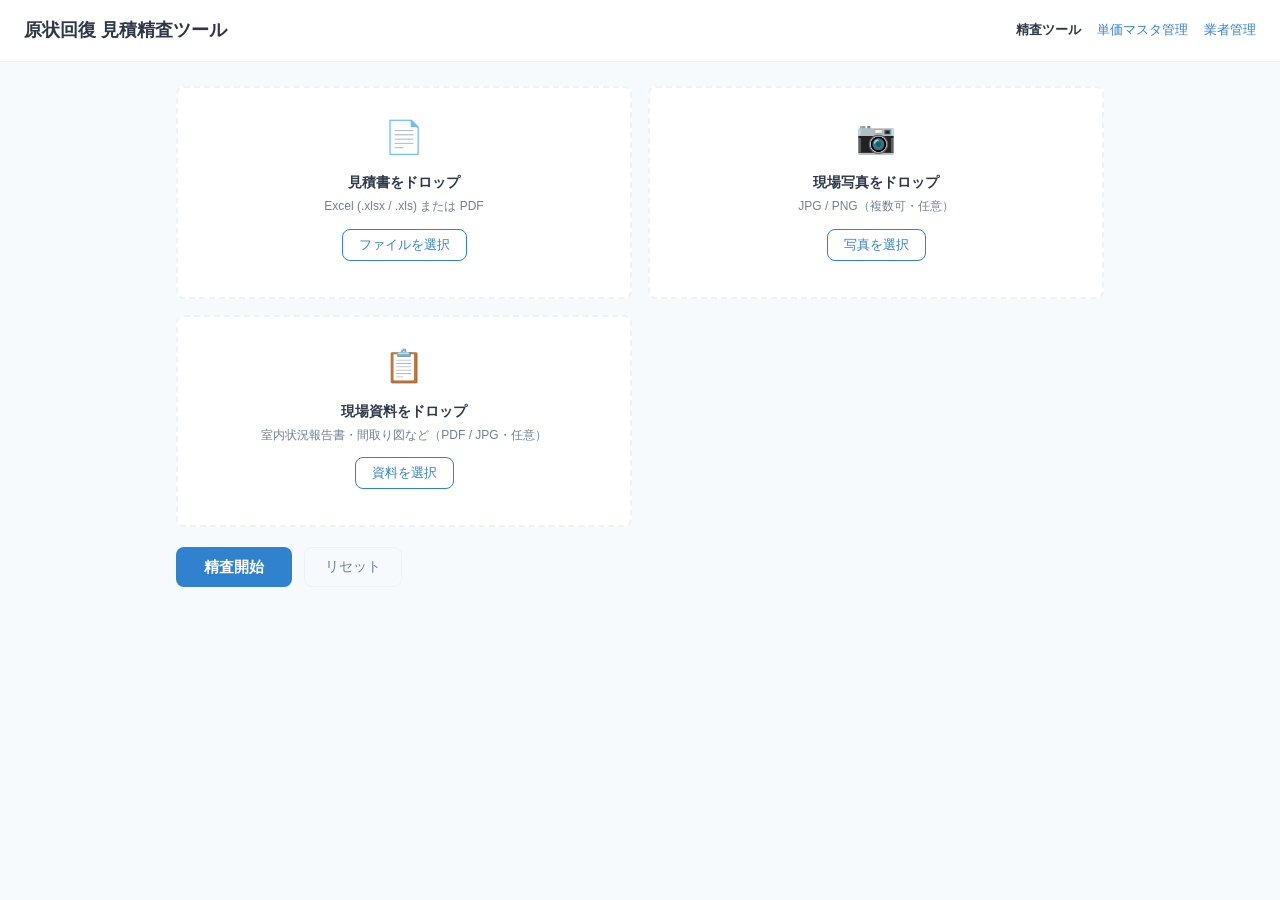
==== templates/index.html @ a0ba6e46 "initial commit" ====
<!DOCTYPE html>
<html lang="ja">
<head>
  <meta charset="UTF-8">
  <meta name="viewport" content="width=device-width, initial-scale=1.0">
  <title>原状回復 見積精査ツール</title>
  <link rel="stylesheet" href="/static/style.css">
</head>
<body>
  <header>
    <h1>原状回復 見積精査ツール</h1>
    <nav><span class="nav-current">精査ツール</span><a href="/prices">単価マスタ管理</a><a href="/contractors">業者管理</a></nav>
  </header>

  <main>
    <section class="upload-section">
      <div class="upload-area" id="estimateArea">
        <div class="upload-icon">📄</div>
        <p class="upload-label">見積書をドロップ</p>
        <p class="upload-sub">Excel (.xlsx / .xls) または PDF</p>
        <input type="file" id="estimateInput" multiple accept=".xlsx,.xls,.pdf" hidden>
        <button class="btn-secondary" onclick="document.getElementById('estimateInput').click()">ファイルを選択</button>
        <ul id="estimateList" class="file-list"></ul>
      </div>

      <div class="upload-area" id="photoArea">
        <div class="upload-icon">📷</div>
        <p class="upload-label">現場写真をドロップ</p>
        <p class="upload-sub">JPG / PNG（複数可・任意）</p>
        <input type="file" id="photoInput" multiple accept="image/*" hidden>
        <button class="btn-secondary" onclick="document.getElementById('photoInput').click()">写真を選択</button>
        <ul id="photoList" class="file-list"></ul>
      </div>

      <div class="upload-area" id="siteDocArea">
        <div class="upload-icon">📋</div>
        <p class="upload-label">現場資料をドロップ</p>
        <p class="upload-sub">室内状況報告書・間取り図など（PDF / JPG・任意）</p>
        <input type="file" id="siteDocInput" multiple accept=".pdf,image/*" hidden>
        <button class="btn-secondary" onclick="document.getElementById('siteDocInput').click()">資料を選択</button>
        <ul id="siteDocList" class="file-list"></ul>
      </div>
    </section>

    <div class="action-bar">
      <button class="btn-primary" id="analyzeBtn" onclick="analyze()">精査開始</button>
      <button class="btn-ghost" onclick="resetAll()">リセット</button>
    </div>

    <div id="loading" class="loading hidden">
      <div class="spinner"></div>
      <p>精査中です。通常10〜30秒かかります…</p>
    </div>

    <section id="result" class="result hidden"></section>
  </main>

  <script>
    function escapeHtml(str) {
      return String(str).replace(/[&<>"']/g, c => ({"&":"&amp;","<":"&lt;",">":"&gt;",'"':"&quot;","'":"&#39;"}[c]));
    }

    const estimateFiles = [];
    const photoFiles = [];
    const siteDocFiles = [];

    function setupDropZone(areaId, inputId, files, listId) {
      const area = document.getElementById(areaId);
      const input = document.getElementById(inputId);

      area.addEventListener('dragover', e => { e.preventDefault(); area.classList.add('drag-over'); });
      area.addEventListener('dragleave', () => area.classList.remove('drag-over'));
      area.addEventListener('drop', e => {
        e.preventDefault();
        area.classList.remove('drag-over');
        addFiles(e.dataTransfer.files, files, listId);
      });
      input.addEventListener('change', () => addFiles(input.files, files, listId));
    }

    function addFiles(newFiles, arr, listId) {
      Array.from(newFiles).forEach(f => {
        if (!arr.find(x => x.name === f.name && x.size === f.size)) {
          arr.push(f);
        }
      });
      renderList(arr, listId);
    }

    function renderList(arr, listId) {
      const ul = document.getElementById(listId);
      ul.innerHTML = arr.map((f, i) => `
        <li>
          <span class="file-name">${f.name}</span>
          <span class="file-size">${(f.size / 1024).toFixed(0)} KB</span>
          <button class="btn-remove" onclick="removeFile(${i}, '${listId}')">×</button>
        </li>`).join('');
    }

    function removeFile(idx, listId) {
      if (listId === 'estimateList') estimateFiles.splice(idx, 1), renderList(estimateFiles, 'estimateList');
      else if (listId === 'photoList') photoFiles.splice(idx, 1), renderList(photoFiles, 'photoList');
      else siteDocFiles.splice(idx, 1), renderList(siteDocFiles, 'siteDocList');
    }

    function resetAll() {
      estimateFiles.length = 0;
      photoFiles.length = 0;
      siteDocFiles.length = 0;
      renderList(estimateFiles, 'estimateList');
      renderList(photoFiles, 'photoList');
      renderList(siteDocFiles, 'siteDocList');
      document.getElementById('result').classList.add('hidden');
      document.getElementById('result').innerHTML = '';
    }

    async function analyze() {
      if (estimateFiles.length === 0) {
        alert('見積書ファイルをアップロードしてください。');
        return;
      }

      const formData = new FormData();
      estimateFiles.forEach(f => formData.append('estimates', f));
      photoFiles.forEach(f => formData.append('photos', f));
      siteDocFiles.forEach(f => formData.append('site_docs', f));

      document.getElementById('loading').classList.remove('hidden');
      document.getElementById('result').classList.add('hidden');
      document.getElementById('analyzeBtn').disabled = true;

      try {
        const res = await fetch('/analyze', { method: 'POST', body: formData });
        const data = await res.json();
        if (!res.ok) throw new Error(data.error || '不明なエラー');
        renderResult(data);
      } catch (e) {
        document.getElementById('result').innerHTML = `<div class="error-box">エラー: ${escapeHtml(e.message)}<br><button class="btn-secondary" style="margin-top:10px;font-size:13px;" onclick="analyze()">再試行</button></div>`;
        document.getElementById('result').classList.remove('hidden');
      } finally {
        document.getElementById('loading').classList.add('hidden');
        document.getElementById('analyzeBtn').disabled = false;
      }
    }

    function renderResult(data) {
      window._lastResult = data;
      const missing = data.missing_items || [];
      const over = data.overpriced_items || [];
      const ok = data.ok_items || [];

      let html = `<h2>精査結果</h2>`;

      if (data.summary) {
        html += `<div class="summary-box">${escapeHtml(data.summary).replace(/\n/g, '<br>')}</div>`;
      }

      // 不備・見落とし
      html += `<div class="result-section section-red">
        <h3>不備・見落とし（${missing.length}件）</h3>`;
      if (missing.length === 0) {
        html += '<p class="empty">指摘事項なし</p>';
      } else {
        html += missing.map(m => `
          <div class="result-item">
            <span class="badge badge-category">${escapeHtml(m.category || '')}</span>
            <span class="item-name">${escapeHtml(m.item)}</span>
            <span class="item-reason">${escapeHtml(m.reason || '')}</span>
            ${m.action ? `<span class="item-action">→ ${escapeHtml(m.action)}</span>` : ''}
          </div>`).join('');
      }
      html += `</div>`;

      // 割高項目
      html += `<div class="result-section section-orange">
        <h3>割高な項目（${over.length}件）<span class="section-hint">→ 下の訂正依頼メールに自動で反映されます</span></h3>`;
      if (over.length === 0) {
        html += '<p class="empty">指摘事項なし</p>';
      } else {
        html += over.map(o => `
          <div class="result-item">
            <span class="item-name">${escapeHtml(o.item)}</span>
            <span class="price-detail">
              見積: <strong>${Number(o.estimate_price).toLocaleString()}円/${escapeHtml(o.unit)}</strong>
              → 基準: ${Number(o.reference_price).toLocaleString()}円
              <span class="diff-badge">+${Number(o.diff_rate)}%</span>
              ${o.source ? `<span class="source-badge ${o.source === '相場比' ? 'source-market' : 'source-master'}">${escapeHtml(o.source)}</span>` : ''}
            </span>
          </div>`).join('');
      }
      html += `</div>`;

      // 問題なし
      html += `<div class="result-section section-green">
        <h3>問題なし（${ok.length}件）</h3>`;
      if (ok.length === 0) {
        html += '<p class="empty">—</p>';
      } else {
        html += `<div class="ok-grid">${ok.map(o => `<span class="ok-chip">${escapeHtml(o.item)}</span>`).join('')}</div>`;
      }
      html += `</div>`;

      // 訂正依頼メール作成セクション
      html += `<div class="result-section section-mail" id="emailSection">
        <h3>訂正依頼メール作成</h3>
        <div class="email-form-row">
          <input type="text" id="emailCompany" list="contractorList" placeholder="業者会社名（例：株式会社ヒロ・コーポレーション）" class="email-input-wide">
          <datalist id="contractorList"></datalist>
          <input type="text" id="emailContact" placeholder="担当者名（例：小野）" class="email-input-short">
          <input type="text" id="emailSender" placeholder="送信者名（例：三木）" class="email-input-short">
          <button class="btn-secondary" onclick="generateEmail()">メールを生成</button>
        </div>
        <div id="emailOutputArea" class="hidden" style="margin-top:12px;">
          <textarea id="emailOutput" class="email-textarea" readonly></textarea>
          <button class="btn-ghost" onclick="copyEmail()" style="margin-top:8px;font-size:13px;">コピー</button>
          <span id="copyMsg" style="margin-left:10px;font-size:12px;color:var(--green);"></span>
        </div>
      </div>`;

      // 単価取り込みセクション（折りたたみ、デフォルト閉じ）
      if (data.estimate_prices && data.estimate_prices.length > 0) {
        window._estimatePrices = data.estimate_prices;
        html += `<div class="result-section section-blue" id="priceImportSection">
          <div class="collapsible-header" onclick="togglePriceImport()">
            <h3>単価の取り込み（${data.estimate_prices.length}件検出）</h3>
            <span id="priceImportToggle" class="toggle-icon">▶ 展開する</span>
          </div>
          <div id="priceImportBody" class="hidden" style="margin-top:12px;">
            <p style="font-size:13px;color:var(--gray-600);margin-bottom:12px;">
              この見積書から単価を抽出しました。社内マスタと照合して最安値を更新できます。
            </p>
            <button class="btn-secondary" onclick="matchPrices()">マスタと照合する</button>
            <div id="matchResult" style="margin-top:16px;"></div>
          </div>
        </div>`;
      } else {
        window._estimatePrices = null;
      }

      const resultEl = document.getElementById('result');
      resultEl.innerHTML = html;
      resultEl.classList.remove('hidden');
      resultEl.scrollIntoView({ behavior: 'smooth' });

      populateContractorList();
      if (data.contractor_name) {
        const inp = document.getElementById('emailCompany');
        if (inp) inp.value = data.contractor_name;
      }
    }

    function populateContractorList() {
      const dl = document.getElementById('contractorList');
      if (!dl || !window._contractors) return;
      dl.innerHTML = '';
      window._contractors.forEach(c => {
        const opt = document.createElement('option');
        opt.value = c.name;
        dl.appendChild(opt);
      });
    }

    function togglePriceImport() {
      const body = document.getElementById('priceImportBody');
      const icon = document.getElementById('priceImportToggle');
      if (body.classList.contains('hidden')) {
        body.classList.remove('hidden');
        icon.textContent = '▲ 閉じる';
      } else {
        body.classList.add('hidden');
        icon.textContent = '▶ 展開する';
      }
    }

    async function generateEmail() {
      const company = document.getElementById('emailCompany').value.trim();
      const contact = document.getElementById('emailContact').value.trim();
      const sender = document.getElementById('emailSender').value.trim();
      if (!company || !contact || !sender) {
        alert('会社名・担当者名・送信者名をすべて入力してください。');
        return;
      }

      const btn = document.querySelector('#emailSection .btn-secondary');
      btn.disabled = true;
      btn.textContent = '生成中…';
      document.getElementById('emailOutputArea').classList.add('hidden');
      document.getElementById('copyMsg').textContent = '';

      try {
        const res = await fetch('/generate-email', {
          method: 'POST',
          headers: { 'Content-Type': 'application/json' },
          body: JSON.stringify({
            company_name: company,
            contact_name: contact,
            sender_name: sender,
            missing_items: window._lastResult?.missing_items || [],
            overpriced_items: window._lastResult?.overpriced_items || []
          })
        });
        const data = await res.json();
        if (!res.ok) throw new Error(data.error || '不明なエラー');
        document.getElementById('emailOutput').value = data.email;
        document.getElementById('emailOutputArea').classList.remove('hidden');
      } catch (e) {
        alert(`エラー: ${e.message}`);
      } finally {
        btn.disabled = false;
        btn.textContent = 'メールを生成';
      }
    }

    function copyEmail() {
      const ta = document.getElementById('emailOutput');
      navigator.clipboard.writeText(ta.value).then(() => {
        const msg = document.getElementById('copyMsg');
        msg.textContent = 'コピーしました';
        setTimeout(() => { msg.textContent = ''; }, 2000);
      });
    }

    async function matchPrices() {
      if (!window._estimatePrices) return;
      const btn = document.querySelector('#priceImportSection .btn-secondary');
      btn.disabled = true;
      btn.textContent = '照合中…';

      const matchDiv = document.getElementById('matchResult');
      matchDiv.innerHTML = '<div class="spinner" style="width:24px;height:24px;margin:8px auto;"></div>';

      try {
        const res = await fetch('/api/prices/match', {
          method: 'POST',
          headers: { 'Content-Type': 'application/json' },
          body: JSON.stringify({ estimate_prices: window._estimatePrices })
        });
        const data = await res.json();
        if (!res.ok) throw new Error(data.error || '不明なエラー');

        const candidates = (data.matches || []).filter(m => m.action !== 'skip');
        if (candidates.length === 0) {
          matchDiv.innerHTML = '<p style="color:var(--gray-600);font-size:13px;">取り込み候補はありません（すべてマスタ以上の単価です）。</p>';
          btn.textContent = '照合済み';
          return;
        }

        window._matchCandidates = candidates;
        let tableHtml = `<table class="match-table">
          <thead><tr>
            <th style="width:32px;"></th>
            <th>見積書の項目名</th>
            <th>見積単価</th>
            <th>マスタ項目名</th>
            <th>現在単価</th>
            <th>判定</th>
          </tr></thead><tbody>`;
        candidates.forEach((m, i) => {
          const badge = m.action === 'update'
            ? '<span class="action-badge badge-update">更新候補</span>'
            : '<span class="action-badge badge-add">新規追加</span>';
          const masterItem = m.master_item || '（未登録）';
          const currentPrice = m.current_price != null ? Number(m.current_price).toLocaleString() + '円' : '—';
          tableHtml += `<tr>
            <td><input type="checkbox" class="match-check" data-idx="${i}" checked></td>
            <td>${m.estimate_item}</td>
            <td class="price-cell"><strong>${Number(m.estimate_price).toLocaleString()}円/${m.unit}</strong></td>
            <td style="color:var(--gray-600)">${masterItem}</td>
            <td class="price-cell" style="color:var(--gray-600)">${currentPrice}</td>
            <td>${badge}</td>
          </tr>`;
        });
        tableHtml += `</tbody></table>`;
        tableHtml += `<div style="margin-top:12px;">
          <button class="btn-primary" onclick="applyPrices()" style="font-size:13px;padding:8px 20px;">
            選択した件を取り込む
          </button>
          <span id="applyMsg" style="margin-left:12px;font-size:13px;color:var(--green);"></span>
        </div>`;
        matchDiv.innerHTML = tableHtml;
        btn.textContent = '再照合する';
        btn.disabled = false;
      } catch (e) {
        matchDiv.innerHTML = `<p style="color:var(--red);font-size:13px;">エラー: ${e.message}</p>`;
        btn.textContent = 'マスタと照合する';
        btn.disabled = false;
      }
    }

    async function applyPrices() {
      const checks = document.querySelectorAll('.match-check:checked');
      const selected = Array.from(checks).map(cb => window._matchCandidates[parseInt(cb.dataset.idx)]);
      if (selected.length === 0) { alert('取り込む項目を選択してください。'); return; }

      const items = selected.map(m => ({
        action: m.action,
        master_id: m.master_id,
        estimate_item: m.estimate_item,
        estimate_price: m.estimate_price,
        category: m.category,
        unit: m.unit
      }));

      try {
        const res = await fetch('/api/prices/bulk-apply', {
          method: 'POST',
          headers: { 'Content-Type': 'application/json' },
          body: JSON.stringify({ items })
        });
        const data = await res.json();
        if (!res.ok) throw new Error(data.error || '不明なエラー');
        document.getElementById('applyMsg').textContent =
          `${data.updated}件更新・${data.added}件追加しました`;
      } catch (e) {
        document.getElementById('applyMsg').style.color = 'var(--red)';
        document.getElementById('applyMsg').textContent = `エラー: ${e.message}`;
      }
    }

    setupDropZone('estimateArea', 'estimateInput', estimateFiles, 'estimateList');
    setupDropZone('photoArea', 'photoInput', photoFiles, 'photoList');
    setupDropZone('siteDocArea', 'siteDocInput', siteDocFiles, 'siteDocList');

    window._contractors = [];
    fetch('/api/contractors').then(r => r.json()).then(data => { window._contractors = data; }).catch(() => {});
  </script>
</body>
</html>
---- static/style.css ----
:root {
  --red: #e53e3e;
  --red-bg: #fff5f5;
  --orange: #dd6b20;
  --orange-bg: #fffaf0;
  --green: #38a169;
  --green-bg: #f0fff4;
  --blue: #3182ce;
  --gray-100: #f7fafc;
  --gray-200: #edf2f7;
  --gray-600: #718096;
  --gray-800: #2d3748;
  --radius: 8px;
}

* { box-sizing: border-box; margin: 0; padding: 0; }

body {
  font-family: -apple-system, BlinkMacSystemFont, "Hiragino Sans", "Yu Gothic UI", sans-serif;
  background: var(--gray-100);
  color: var(--gray-800);
  font-size: 14px;
  line-height: 1.6;
}

/* Header */
header {
  background: #fff;
  border-bottom: 1px solid var(--gray-200);
  padding: 16px 24px;
  display: flex;
  align-items: center;
  justify-content: space-between;
  position: sticky;
  top: 0;
  z-index: 10;
}

header h1 { font-size: 18px; font-weight: 700; }

header nav a {
  color: var(--blue);
  text-decoration: none;
  font-size: 13px;
}

header nav a:hover { text-decoration: underline; }

/* Main */
main { max-width: 960px; margin: 0 auto; padding: 24px 16px 48px; }

/* Upload section */
.upload-section {
  display: grid;
  grid-template-columns: 1fr 1fr;
  gap: 16px;
  margin-bottom: 20px;
}

@media (max-width: 640px) {
  .upload-section { grid-template-columns: 1fr; }
}

.upload-area {
  background: #fff;
  border: 2px dashed var(--gray-200);
  border-radius: var(--radius);
  padding: 24px 16px;
  text-align: center;
  transition: border-color 0.2s, background 0.2s;
  cursor: default;
}

.upload-area.drag-over {
  border-color: var(--blue);
  background: #ebf8ff;
}

.upload-icon { font-size: 32px; margin-bottom: 8px; }
.upload-label { font-weight: 600; margin-bottom: 4px; }
.upload-sub { color: var(--gray-600); font-size: 12px; margin-bottom: 12px; }

/* File list */
.file-list {
  list-style: none;
  margin-top: 12px;
  text-align: left;
}

.file-list li {
  display: flex;
  align-items: center;
  gap: 8px;
  padding: 4px 0;
  border-bottom: 1px solid var(--gray-200);
  font-size: 12px;
}

.file-name { flex: 1; overflow: hidden; text-overflow: ellipsis; white-space: nowrap; }
.file-size { color: var(--gray-600); white-space: nowrap; }

.btn-remove {
  background: none;
  border: none;
  color: var(--red);
  cursor: pointer;
  font-size: 16px;
  padding: 0 4px;
  line-height: 1;
}

/* Action bar */
.action-bar {
  display: flex;
  gap: 12px;
  margin-bottom: 24px;
}

/* Buttons */
.btn-primary {
  background: var(--blue);
  color: #fff;
  border: none;
  border-radius: var(--radius);
  padding: 10px 28px;
  font-size: 15px;
  font-weight: 600;
  cursor: pointer;
  transition: background 0.2s;
}

.btn-primary:hover:not(:disabled) { background: #2b6cb0; }
.btn-primary:disabled { opacity: 0.5; cursor: not-allowed; }

.btn-secondary {
  background: #fff;
  color: var(--blue);
  border: 1px solid var(--blue);
  border-radius: var(--radius);
  padding: 6px 16px;
  font-size: 13px;
  cursor: pointer;
}

.btn-ghost {
  background: none;
  color: var(--gray-600);
  border: 1px solid var(--gray-200);
  border-radius: var(--radius);
  padding: 10px 20px;
  font-size: 14px;
  cursor: pointer;
}

.btn-edit {
  background: #fff;
  border: 1px solid var(--blue);
  color: var(--blue);
  border-radius: 4px;
  padding: 3px 10px;
  font-size: 12px;
  cursor: pointer;
}

.btn-delete {
  background: #fff;
  border: 1px solid var(--red);
  color: var(--red);
  border-radius: 4px;
  padding: 3px 10px;
  font-size: 12px;
  cursor: pointer;
}

/* Loading */
.loading {
  text-align: center;
  padding: 48px;
  color: var(--gray-600);
}

.spinner {
  width: 40px;
  height: 40px;
  border: 3px solid var(--gray-200);
  border-top-color: var(--blue);
  border-radius: 50%;
  animation: spin 0.8s linear infinite;
  margin: 0 auto 16px;
}

@keyframes spin { to { transform: rotate(360deg); } }

/* Result */
.result { margin-top: 8px; }

.result h2 {
  font-size: 20px;
  font-weight: 700;
  margin-bottom: 16px;
}

.summary-box {
  background: #fff;
  border-left: 4px solid var(--blue);
  padding: 12px 16px;
  border-radius: 0 var(--radius) var(--radius) 0;
  margin-bottom: 20px;
  font-size: 14px;
  line-height: 1.7;
}

.result-section {
  background: #fff;
  border-radius: var(--radius);
  padding: 16px 20px;
  margin-bottom: 16px;
  border-left: 4px solid;
}

.section-red { border-color: var(--red); }
.section-orange { border-color: var(--orange); }
.section-green { border-color: var(--green); }
.section-blue { border-color: var(--blue); }

.result-section h3 {
  font-size: 15px;
  font-weight: 700;
  margin-bottom: 12px;
}

.section-red h3 { color: var(--red); }
.section-orange h3 { color: var(--orange); }
.section-green h3 { color: var(--green); }
.section-blue h3 { color: var(--blue); }

.result-item {
  padding: 10px 0;
  border-bottom: 1px solid var(--gray-200);
  display: flex;
  flex-wrap: wrap;
  align-items: baseline;
  gap: 8px;
}

.result-item:last-child { border-bottom: none; }

.badge { font-size: 11px; padding: 2px 8px; border-radius: 999px; font-weight: 600; }
.badge-category { background: var(--gray-200); color: var(--gray-800); }

.item-name { font-weight: 600; font-size: 14px; }
.item-reason { color: var(--gray-600); font-size: 13px; }
.item-action { color: var(--red); font-size: 13px; font-weight: 600; }

.price-detail { font-size: 13px; color: var(--gray-600); }
.price-detail strong { color: var(--gray-800); }

.diff-badge {
  background: var(--orange);
  color: #fff;
  font-size: 11px;
  padding: 2px 8px;
  border-radius: 999px;
  font-weight: 700;
}

.source-badge {
  font-size: 11px;
  padding: 2px 8px;
  border-radius: 999px;
  font-weight: 600;
}
.source-master { background: #bee3f8; color: #2b6cb0; }
.source-market { background: #feebc8; color: #c05621; }

.ok-grid { display: flex; flex-wrap: wrap; gap: 8px; }
.ok-chip {
  background: var(--green-bg);
  color: var(--green);
  border: 1px solid #c6f6d5;
  border-radius: 999px;
  padding: 3px 12px;
  font-size: 12px;
}

.empty { color: var(--gray-600); font-style: italic; font-size: 13px; }

.error-box {
  background: var(--red-bg);
  border: 1px solid #feb2b2;
  color: var(--red);
  border-radius: var(--radius);
  padding: 16px;
}

/* Forms (prices page) */
.form-section {
  background: #fff;
  border-radius: var(--radius);
  padding: 20px;
  margin-bottom: 20px;
}

.form-section h2 { font-size: 15px; font-weight: 700; margin-bottom: 12px; }

.form-row {
  display: flex;
  gap: 8px;
  flex-wrap: wrap;
  align-items: center;
}

.form-row input[type="text"],
.form-row input[type="number"] {
  border: 1px solid var(--gray-200);
  border-radius: var(--radius);
  padding: 8px 12px;
  font-size: 14px;
  outline: none;
  transition: border-color 0.2s;
}

.form-row input:focus { border-color: var(--blue); }

.hint { color: var(--gray-600); font-size: 12px; margin-bottom: 10px; }

.msg {
  margin-top: 10px;
  color: var(--green);
  font-size: 13px;
}

/* Table */
table {
  width: 100%;
  border-collapse: collapse;
  background: #fff;
  border-radius: var(--radius);
  overflow: hidden;
}

th {
  background: var(--gray-100);
  padding: 10px 12px;
  text-align: left;
  font-size: 12px;
  font-weight: 600;
  color: var(--gray-600);
  border-bottom: 1px solid var(--gray-200);
}

td {
  padding: 10px 12px;
  border-bottom: 1px solid var(--gray-200);
  font-size: 13px;
}

tr:last-child td { border-bottom: none; }
tr:hover td { background: var(--gray-100); }

.price-cell { text-align: right; font-variant-numeric: tabular-nums; }

.action-cell { white-space: nowrap; display: flex; gap: 6px; }

td input {
  border: 1px solid var(--blue);
  border-radius: 4px;
  padding: 4px 8px;
  font-size: 13px;
  width: 100%;
}

.hidden { display: none !important; }

/* Mail section */
.section-mail { border-color: var(--gray-600); }
.section-mail h3 { color: var(--gray-800); }

.email-form-row {
  display: flex;
  gap: 8px;
  flex-wrap: wrap;
  align-items: center;
}

.email-input-wide {
  flex: 2;
  min-width: 200px;
  border: 1px solid var(--gray-200);
  border-radius: var(--radius);
  padding: 8px 12px;
  font-size: 13px;
  outline: none;
}

.email-input-short {
  flex: 1;
  min-width: 100px;
  border: 1px solid var(--gray-200);
  border-radius: var(--radius);
  padding: 8px 12px;
  font-size: 13px;
  outline: none;
}

.email-input-wide:focus,
.email-input-short:focus { border-color: var(--blue); }

.email-textarea {
  width: 100%;
  min-height: 340px;
  font-family: -apple-system, BlinkMacSystemFont, "Hiragino Sans", "Yu Gothic UI", sans-serif;
  font-size: 13px;
  line-height: 1.9;
  border: 1px solid var(--gray-200);
  border-radius: var(--radius);
  padding: 14px 16px;
  resize: vertical;
  background: var(--gray-100);
  color: var(--gray-800);
}

/* Search bar */
.search-bar-row {
  display: flex;
  align-items: center;
  justify-content: space-between;
  flex-wrap: wrap;
  gap: 12px;
  margin-bottom: 12px;
}

.search-bar-row h2 {
  font-size: 15px;
  font-weight: 700;
  white-space: nowrap;
}

.search-wrap {
  position: relative;
  display: flex;
  align-items: center;
}

.search-input {
  border: 1px solid var(--gray-200);
  border-radius: var(--radius);
  padding: 7px 32px 7px 12px;
  font-size: 13px;
  width: 260px;
  outline: none;
  transition: border-color 0.2s;
}

.search-input:focus { border-color: var(--blue); }

.btn-clear-search {
  position: absolute;
  right: 8px;
  background: none;
  border: none;
  color: var(--gray-600);
  font-size: 14px;
  cursor: pointer;
  line-height: 1;
  padding: 0;
}

.btn-clear-search:hover { color: var(--gray-800); }

/* Match table */
.match-table { font-size: 13px; }
.match-table th { font-size: 12px; }
.match-table td { vertical-align: middle; }

.action-badge {
  font-size: 11px;
  padding: 2px 8px;
  border-radius: 999px;
  font-weight: 600;
  white-space: nowrap;
}
.badge-update { background: #bee3f8; color: #2b6cb0; }
.badge-add { background: #c6f6d5; color: #276749; }

/* Navigation */
header nav { display: flex; gap: 16px; align-items: center; }
.nav-current { font-size: 13px; font-weight: 600; color: var(--gray-800); }

/* Collapsible section */
.collapsible-header {
  display: flex;
  align-items: center;
  justify-content: space-between;
  cursor: pointer;
  user-select: none;
}
.collapsible-header h3 { margin-bottom: 0; }
.collapsible-header:hover h3 { opacity: 0.8; }
.toggle-icon { font-size: 12px; color: var(--gray-600); white-space: nowrap; }

/* Section hint */
.section-hint { font-size: 12px; font-weight: 400; color: var(--gray-600); margin-left: 8px; }

/* Category tabs */
.tab-row {
  display: flex;
  gap: 4px;
  overflow-x: auto;
  scrollbar-width: none;
  padding-bottom: 2px;
  margin-bottom: 12px;
}
.tab-row::-webkit-scrollbar { display: none; }

.tab-btn {
  background: #fff;
  border: 1px solid var(--gray-200);
  border-radius: var(--radius);
  padding: 6px 12px;
  font-size: 13px;
  cursor: pointer;
  white-space: nowrap;
  color: var(--gray-600);
  transition: background 0.15s, color 0.15s, border-color 0.15s;
}
.tab-btn:hover { border-color: var(--blue); color: var(--blue); }
.tab-btn.active {
  background: var(--blue);
  border-color: var(--blue);
  color: #fff;
  font-weight: 600;
}
.tab-count { font-size: 11px; font-weight: 600; margin-left: 4px; opacity: 0.7; }
.tab-btn.active .tab-count { opacity: 0.85; }

/* Filter status */
.filter-status { font-size: 12px; color: var(--gray-600); white-space: nowrap; }

/* Memo column */
.memo-cell {
  max-width: 180px;
  overflow: hidden;
  text-overflow: ellipsis;
  white-space: nowrap;
  color: var(--gray-600);
  font-size: 12px;
}
.memo-th { min-width: 100px; }

/* Star rating */
.star-rating { color: #f6ad55; letter-spacing: 1px; font-size: 14px; }
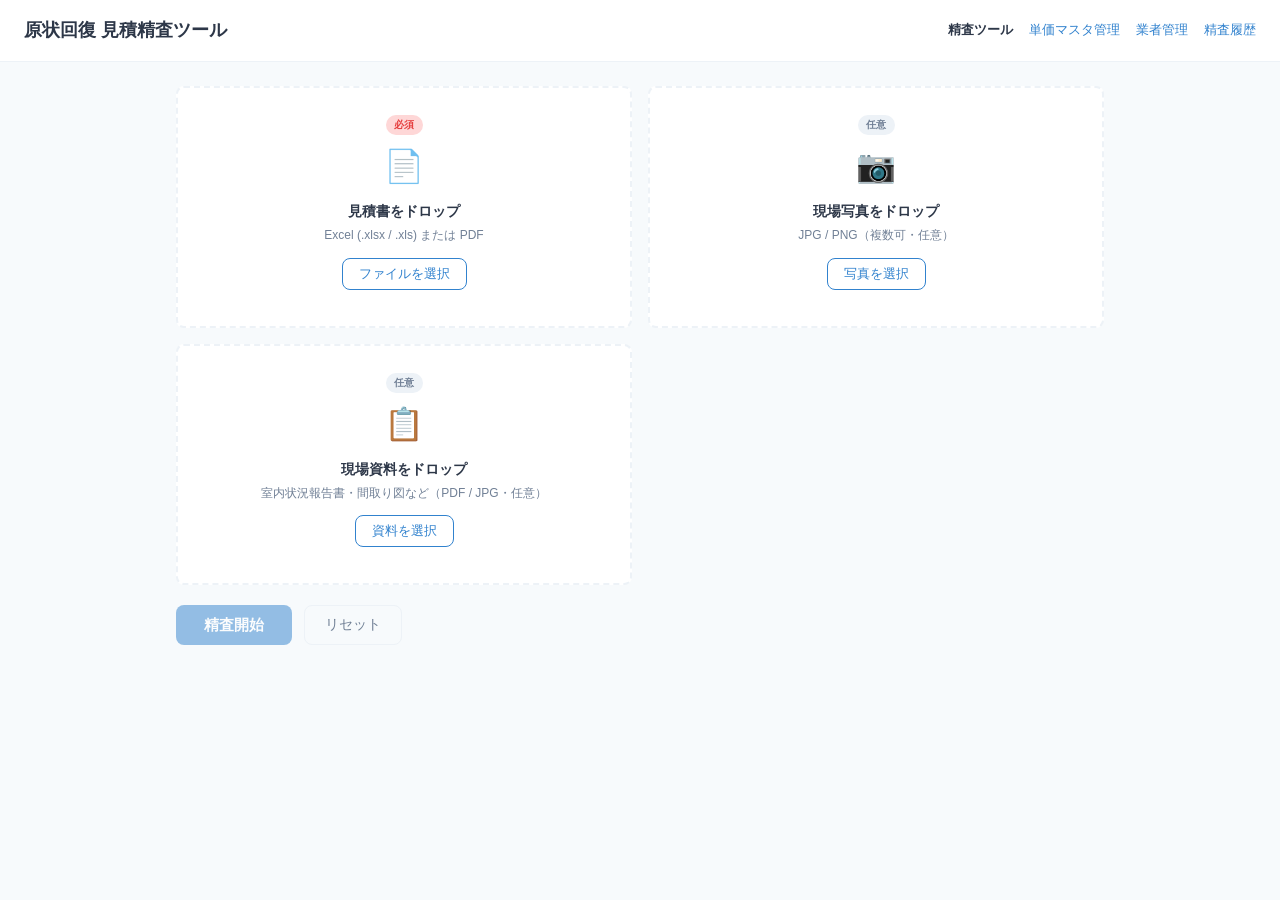
==== commit 2f3501b7: "feat: implement all improvement groups on develop branch Group A: fix debug=True, required/optional " ====
--- a/templates/index.html
+++ b/templates/index.html
@@ -9,12 +9,13 @@
 <body>
   <header>
     <h1>原状回復 見積精査ツール</h1>
-    <nav><span class="nav-current">精査ツール</span><a href="/prices">単価マスタ管理</a><a href="/contractors">業者管理</a></nav>
+    <nav><span class="nav-current">精査ツール</span><a href="/prices">単価マスタ管理</a><a href="/contractors">業者管理</a><a href="/history">精査履歴</a></nav>
   </header>
 
   <main>
     <section class="upload-section">
       <div class="upload-area" id="estimateArea">
+        <span class="upload-badge badge-required">必須</span>
         <div class="upload-icon">📄</div>
         <p class="upload-label">見積書をドロップ</p>
         <p class="upload-sub">Excel (.xlsx / .xls) または PDF</p>
@@ -24,6 +25,7 @@
       </div>
 
       <div class="upload-area" id="photoArea">
+        <span class="upload-badge badge-optional">任意</span>
         <div class="upload-icon">📷</div>
         <p class="upload-label">現場写真をドロップ</p>
         <p class="upload-sub">JPG / PNG（複数可・任意）</p>
@@ -33,6 +35,7 @@
       </div>
 
       <div class="upload-area" id="siteDocArea">
+        <span class="upload-badge badge-optional">任意</span>
         <div class="upload-icon">📋</div>
         <p class="upload-label">現場資料をドロップ</p>
         <p class="upload-sub">室内状況報告書・間取り図など（PDF / JPG・任意）</p>
@@ -43,7 +46,7 @@
     </section>
 
     <div class="action-bar">
-      <button class="btn-primary" id="analyzeBtn" onclick="analyze()">精査開始</button>
+      <button class="btn-primary" id="analyzeBtn" onclick="analyze()" disabled>精査開始</button>
       <button class="btn-ghost" onclick="resetAll()">リセット</button>
     </div>
 
@@ -85,6 +88,7 @@
         }
       });
       renderList(arr, listId);
+      updateAnalyzeBtn();
     }
 
     function renderList(arr, listId) {
@@ -101,6 +105,11 @@
       if (listId === 'estimateList') estimateFiles.splice(idx, 1), renderList(estimateFiles, 'estimateList');
       else if (listId === 'photoList') photoFiles.splice(idx, 1), renderList(photoFiles, 'photoList');
       else siteDocFiles.splice(idx, 1), renderList(siteDocFiles, 'siteDocList');
+      updateAnalyzeBtn();
+    }
+
+    function updateAnalyzeBtn() {
+      document.getElementById('analyzeBtn').disabled = estimateFiles.length === 0;
     }
 
     function resetAll() {
@@ -112,6 +121,7 @@
       renderList(siteDocFiles, 'siteDocList');
       document.getElementById('result').classList.add('hidden');
       document.getElementById('result').innerHTML = '';
+      updateAnalyzeBtn();
     }
 
     async function analyze() {
@@ -119,6 +129,8 @@
         alert('見積書ファイルをアップロードしてください。');
         return;
       }
+
+      window._estimateFileNames = estimateFiles.map(f => f.name).join(', ');
 
       const formData = new FormData();
       estimateFiles.forEach(f => formData.append('estimates', f));
@@ -150,6 +162,12 @@
       const ok = data.ok_items || [];
 
       let html = `<h2>精査結果</h2>`;
+
+      if (window._mondayEnabled) {
+        html += `<div style="display:flex;justify-content:flex-end;margin-bottom:8px;">
+          <button class="btn-secondary" id="mondayBtn" onclick="registerMonday()">Monday.comに登録</button>
+        </div>`;
+      }
 
       if (data.summary) {
         html += `<div class="summary-box">${escapeHtml(data.summary).replace(/\n/g, '<br>')}</div>`;
@@ -417,12 +435,44 @@
       }
     }
 
+    async function registerMonday() {
+      const btn = document.getElementById('mondayBtn');
+      btn.disabled = true;
+      btn.textContent = '登録中…';
+      const payload = {
+        contractor_name: window._lastResult?.contractor_name || '',
+        file_names: window._estimateFileNames || '',
+        missing_count: (window._lastResult?.missing_items || []).length,
+        overpriced_count: (window._lastResult?.overpriced_items || []).length,
+        summary: window._lastResult?.summary || '',
+        analyzed_at: new Date().toISOString().slice(0, 10)
+      };
+      try {
+        const res = await fetch('/api/monday/create-item', {
+          method: 'POST',
+          headers: {'Content-Type': 'application/json'},
+          body: JSON.stringify(payload)
+        });
+        const json = await res.json();
+        if (!res.ok) throw new Error(json.error || '不明なエラー');
+        btn.textContent = '登録済み';
+        btn.style.cssText = 'color:var(--green);border-color:var(--green);';
+      } catch (e) {
+        alert(`Monday.comへの登録に失敗しました:\n${e.message}`);
+        btn.disabled = false;
+        btn.textContent = 'Monday.comに登録';
+      }
+    }
+
     setupDropZone('estimateArea', 'estimateInput', estimateFiles, 'estimateList');
     setupDropZone('photoArea', 'photoInput', photoFiles, 'photoList');
     setupDropZone('siteDocArea', 'siteDocInput', siteDocFiles, 'siteDocList');
 
     window._contractors = [];
     fetch('/api/contractors').then(r => r.json()).then(data => { window._contractors = data; }).catch(() => {});
+
+    window._mondayEnabled = false;
+    fetch('/api/monday/status').then(r => r.json()).then(d => { window._mondayEnabled = d.enabled; }).catch(() => {});
   </script>
 </body>
 </html>
--- a/static/style.css
+++ b/static/style.css
@@ -550,3 +550,40 @@
 
 /* Star rating */
 .star-rating { color: #f6ad55; letter-spacing: 1px; font-size: 14px; }
+
+/* Upload area badges */
+.upload-badge {
+  display: inline-block;
+  font-size: 10px;
+  font-weight: 700;
+  padding: 2px 8px;
+  border-radius: 999px;
+  margin-bottom: 6px;
+  letter-spacing: 0.5px;
+}
+.badge-required { background: #fed7d7; color: var(--red); }
+.badge-optional { background: var(--gray-200); color: var(--gray-600); }
+
+/* Mobile improvements */
+@media (max-width: 640px) {
+  .action-bar {
+    flex-direction: column;
+  }
+  .action-bar button {
+    width: 100%;
+  }
+  .result-section {
+    overflow-x: auto;
+  }
+  table {
+    min-width: 480px;
+  }
+  .email-form-row {
+    flex-direction: column;
+  }
+  .email-input-wide,
+  .email-input-short {
+    width: 100%;
+    min-width: unset;
+  }
+}
